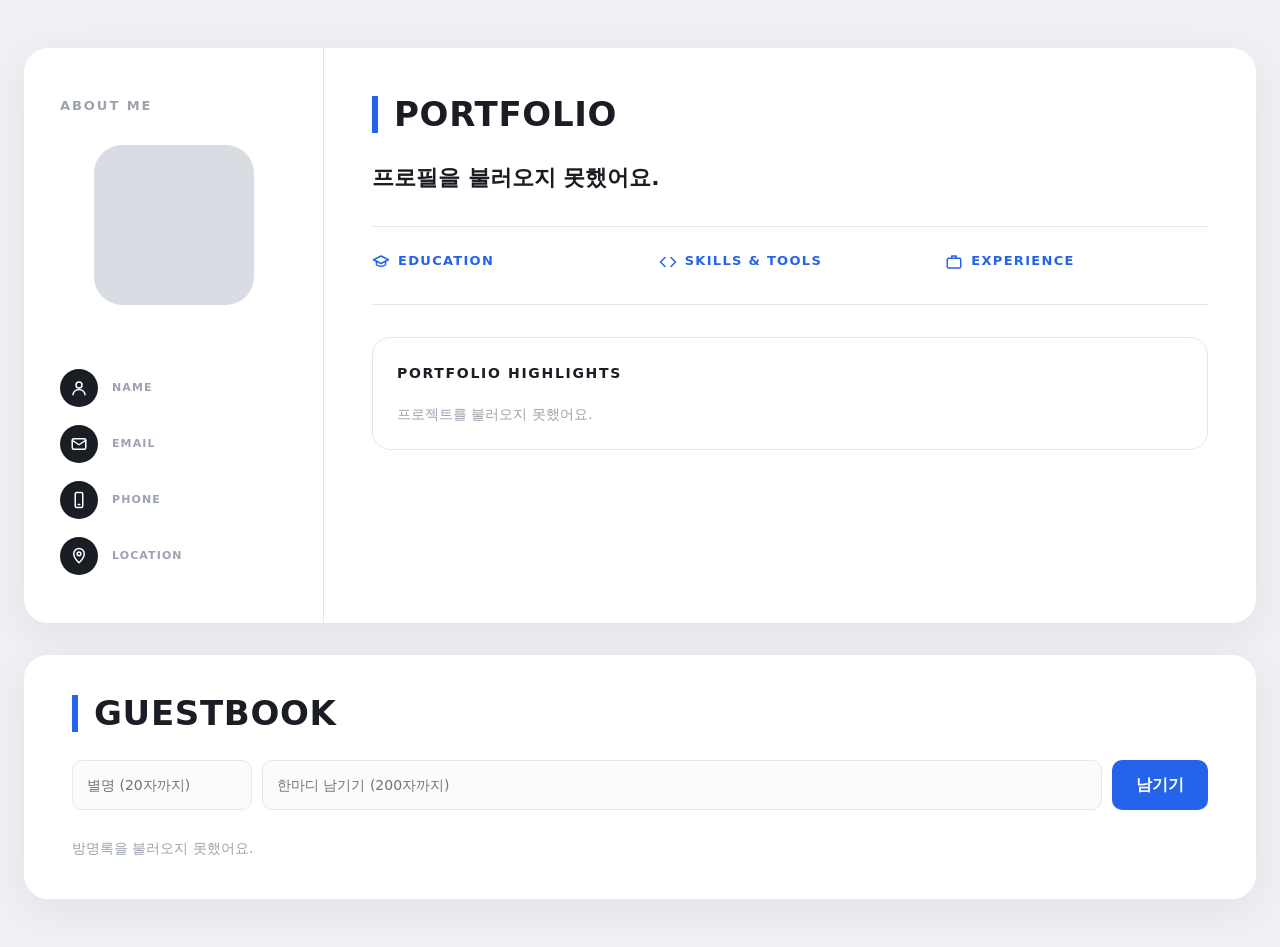
==== index.html @ a78000b4 "방문자 화면 index.html, style.css, script.js 추가 Co-Authored-By: Claude Opus 5.5 <noreply@anthropic.com> C" ====
<!DOCTYPE html>
<html lang="ko">
<head>
  <meta charset="UTF-8">
  <meta name="viewport" content="width=device-width, initial-scale=1">
  <title>Portfolio</title>
  <link rel="stylesheet" href="style.css">
</head>
<body>
  <main class="page">

    <!-- 흰 큰 카드 -->
    <div class="sheet">

      <!-- 왼쪽: ABOUT ME -->
      <aside class="about">
        <h2 class="label">ABOUT ME</h2>
        <div class="photo" id="photo"></div>
        <h1 class="name" id="name"></h1>
        <p class="job-title" id="job-title"></p>
        <p class="badge" id="career-badge"></p>

        <ul class="contacts">
          <li>
            <span class="icon-circle">
              <svg viewBox="0 0 24 24"><circle cx="12" cy="8" r="4"/><path d="M4 21c0-4 4-7 8-7s8 3 8 7"/></svg>
            </span>
            <div><small>NAME</small><span id="contact-name"></span></div>
          </li>
          <li>
            <span class="icon-circle">
              <svg viewBox="0 0 24 24"><rect x="3" y="5" width="18" height="14" rx="2"/><path d="M3 7l9 6 9-6"/></svg>
            </span>
            <div><small>EMAIL</small><span id="contact-email"></span></div>
          </li>
          <li>
            <span class="icon-circle">
              <svg viewBox="0 0 24 24"><rect x="7" y="2" width="10" height="20" rx="2"/><path d="M11 18h2"/></svg>
            </span>
            <div><small>PHONE</small><span id="contact-phone"></span></div>
          </li>
          <li>
            <span class="icon-circle">
              <svg viewBox="0 0 24 24"><path d="M12 21s-7-6.5-7-12a7 7 0 0 1 14 0c0 5.5-7 12-7 12z"/><circle cx="12" cy="9" r="2.5"/></svg>
            </span>
            <div><small>LOCATION</small><span id="contact-location"></span></div>
          </li>
        </ul>
      </aside>

      <!-- 오른쪽: PORTFOLIO -->
      <section class="content">
        <h2 class="section-title">PORTFOLIO</h2>
        <p class="headline" id="headline"></p>
        <p class="intro" id="intro"></p>

        <div class="info-row">
          <div class="info">
            <h3>
              <svg viewBox="0 0 24 24"><path d="M2 9l10-5 10 5-10 5z"/><path d="M6 11v5c3 2 9 2 12 0v-5"/></svg>
              EDUCATION
            </h3>
            <p id="education"></p>
          </div>
          <div class="info">
            <h3>
              <svg viewBox="0 0 24 24"><path d="M8 6l-6 6 6 6"/><path d="M16 6l6 6-6 6"/></svg>
              SKILLS &amp; TOOLS
            </h3>
            <p id="skills"></p>
          </div>
          <div class="info">
            <h3>
              <svg viewBox="0 0 24 24"><rect x="3" y="7" width="18" height="13" rx="2"/><path d="M9 7V4h6v3"/></svg>
              EXPERIENCE
            </h3>
            <p id="experience"></p>
          </div>
        </div>

        <div class="highlights">
          <h3 class="highlights-title">PORTFOLIO HIGHLIGHTS</h3>
          <div class="cards" id="cards">
            <p class="status">불러오는 중…</p>
          </div>
        </div>

        <blockquote class="quote" id="quote"></blockquote>
      </section>
    </div>

    <!-- 방명록 -->
    <section class="sheet guestbook">
      <h2 class="section-title">GUESTBOOK</h2>
      <div class="gb-form">
        <input type="text" id="gb-nickname" placeholder="별명 (20자까지)" maxlength="20">
        <input type="text" id="gb-message" placeholder="한마디 남기기 (200자까지)" maxlength="200">
        <button type="button" id="gb-submit">남기기</button>
      </div>
      <p class="gb-notice" id="gb-notice"></p>
      <ul class="gb-list" id="gb-list">
        <li class="status">불러오는 중…</li>
      </ul>
    </section>

  </main>
  <script src="script.js"></script>
</body>
</html>
---- style.css ----
/* ===== 색과 기본값 ===== */
:root {
  --bg: #eef0f3;          /* 연회색 바탕 */
  --sheet: #ffffff;       /* 흰 카드 */
  --blue: #2563eb;        /* 파란 강조색 */
  --blue-soft: #e8efff;
  --text: #1a1d23;
  --gray: #6b7280;
  --gray-light: #9ca3af;
  --line: #e5e7eb;
  --tag-bg: #f1f3f6;
}

* { box-sizing: border-box; }

body {
  margin: 0;
  background: var(--bg);
  color: var(--text);
  font-family: "Pretendard", "Apple SD Gothic Neo", "Malgun Gothic", "Noto Sans KR", system-ui, sans-serif;
  line-height: 1.6;
}

h1, h2, h3, p, ul, blockquote { margin: 0; }
ul { padding: 0; list-style: none; }

.page {
  max-width: 1280px;
  margin: 0 auto;
  padding: 48px 24px;
}

/* ===== 흰 큰 카드 ===== */
.sheet {
  background: var(--sheet);
  border-radius: 24px;
  box-shadow: 0 10px 40px rgba(17, 24, 39, 0.06);
  display: grid;
  grid-template-columns: 300px 1fr;
  overflow: hidden;
}

/* ===== 왼쪽 ABOUT ME ===== */
.about {
  padding: 48px 36px;
  border-right: 1px solid var(--line);
  display: flex;
  flex-direction: column;
  align-items: center;
  text-align: center;
}

.label {
  align-self: flex-start;
  font-size: 13px;
  letter-spacing: 0.15em;
  color: var(--gray-light);
  margin-bottom: 28px;
}

.photo {
  width: 160px;
  height: 160px;
  border-radius: 28px;
  background: #d9dde3;   /* 사진이 없을 때 회색 자리 */
  overflow: hidden;
  margin-bottom: 24px;
}
.photo img {
  width: 100%;
  height: 100%;
  object-fit: cover;
  display: block;
}

.name {
  font-size: 28px;
  font-weight: 800;
}

.job-title {
  color: var(--blue);
  font-weight: 700;
  margin-top: 4px;
}

.badge {
  margin-top: 16px;
  padding: 6px 16px;
  border: 1.5px solid var(--blue);
  border-radius: 999px;
  color: var(--blue);
  font-size: 13px;
  font-weight: 700;
}
.badge:empty { display: none; }

.contacts {
  margin-top: 36px;
  width: 100%;
  display: flex;
  flex-direction: column;
  gap: 18px;
  text-align: left;
}
.contacts li {
  display: flex;
  align-items: center;
  gap: 14px;
}
.contacts small {
  display: block;
  font-size: 11px;
  letter-spacing: 0.1em;
  color: var(--gray-light);
  font-weight: 700;
}
.contacts span:not(.icon-circle) {
  font-size: 14px;
  font-weight: 600;
  word-break: break-all;
}

.icon-circle {
  flex: none;
  width: 38px;
  height: 38px;
  border-radius: 50%;
  background: var(--text);
  display: flex;
  align-items: center;
  justify-content: center;
}

svg {
  width: 18px;
  height: 18px;
  fill: none;
  stroke: currentColor;
  stroke-width: 2;
  stroke-linecap: round;
  stroke-linejoin: round;
}
.icon-circle svg { stroke: #fff; }

/* ===== 오른쪽 PORTFOLIO ===== */
.content {
  padding: 48px 48px 40px;
  min-width: 0;
}

.section-title {
  font-size: 34px;
  font-weight: 800;
  letter-spacing: 0.02em;
  padding-left: 16px;
  border-left: 6px solid var(--blue);
  line-height: 1.1;
  margin-bottom: 28px;
}

.headline {
  font-size: 22px;
  font-weight: 700;
  line-height: 1.5;
}
.headline .hl-name {
  color: var(--blue);
  text-decoration: underline;
  text-decoration-color: var(--blue);
  text-decoration-thickness: 3px;
  text-underline-offset: 6px;
}

.intro {
  margin-top: 14px;
  color: var(--gray);
  white-space: pre-line;
}

.info-row {
  margin-top: 32px;
  display: grid;
  grid-template-columns: repeat(3, 1fr);
  gap: 24px;
  padding: 24px 0;
  border-top: 1px solid var(--line);
  border-bottom: 1px solid var(--line);
}
.info h3 {
  display: flex;
  align-items: center;
  gap: 8px;
  font-size: 13px;
  letter-spacing: 0.1em;
  color: var(--blue);
  margin-bottom: 8px;
}
.info p {
  font-size: 14px;
  white-space: pre-line;
}

/* ===== PORTFOLIO HIGHLIGHTS ===== */
.highlights {
  margin-top: 32px;
  border: 1px solid var(--line);
  border-radius: 18px;
  padding: 24px;
}
.highlights-title {
  font-size: 14px;
  letter-spacing: 0.12em;
  margin-bottom: 18px;
}

.cards {
  display: grid;
  grid-template-columns: repeat(4, 1fr);
  gap: 16px;
}

.card {
  display: flex;
  flex-direction: column;
  border: 1px solid var(--line);
  border-radius: 14px;
  overflow: hidden;
  background: #fff;
  transition: transform 0.15s, box-shadow 0.15s;
}
.card:hover {
  transform: translateY(-3px);
  box-shadow: 0 8px 20px rgba(17, 24, 39, 0.08);
}

.card-link {
  display: block;
  color: inherit;
  text-decoration: none;
  flex: 1;
}

/* 브라우저 창 모양 썸네일 */
.browser {
  background: #f3f4f6;
  border-bottom: 1px solid var(--line);
}
.browser-bar {
  display: flex;
  gap: 5px;
  padding: 8px 10px;
}
.browser-bar i {
  width: 8px;
  height: 8px;
  border-radius: 50%;
  background: #cfd4db;
}
.browser-bar i:nth-child(1) { background: #ff6b6b; }
.browser-bar i:nth-child(2) { background: #ffc94d; }
.browser-bar i:nth-child(3) { background: #4cd07d; }
.browser-view {
  aspect-ratio: 16 / 10;
  background: #d9dde3;
}
.browser-view img {
  width: 100%;
  height: 100%;
  object-fit: cover;
  display: block;
}

.card-body { padding: 14px 14px 6px; }
.card-meta {
  font-size: 12px;
  font-weight: 700;
  color: var(--blue);
}
.card-meta b { margin-right: 6px; }
.card-title {
  margin-top: 4px;
  font-size: 15px;
  font-weight: 800;
  line-height: 1.4;
}
.card-desc {
  margin-top: 6px;
  font-size: 13px;
  color: var(--gray);
  display: -webkit-box;
  -webkit-line-clamp: 2;   /* 설명은 두 줄까지 */
  -webkit-box-orient: vertical;
  overflow: hidden;
}

.card-foot {
  display: flex;
  align-items: center;
  justify-content: space-between;
  gap: 8px;
  padding: 8px 14px 14px;
}
.tags {
  display: flex;
  flex-wrap: wrap;
  gap: 4px;
}
.tags span {
  font-size: 11px;
  background: var(--tag-bg);
  color: var(--gray);
  padding: 3px 8px;
  border-radius: 6px;
}

.like {
  flex: none;
  display: flex;
  align-items: center;
  gap: 4px;
  border: 1px solid var(--line);
  background: #fff;
  border-radius: 999px;
  padding: 4px 10px;
  font: inherit;
  font-size: 13px;
  color: var(--gray);
  cursor: pointer;
}
.like svg { width: 15px; height: 15px; }
.like:hover { border-color: var(--blue); color: var(--blue); }
.like.liked {
  color: #e11d48;
  border-color: #fecdd3;
  background: #fff1f2;
  cursor: default;
}
.like.liked svg { fill: currentColor; }

.quote {
  margin-top: 32px;
  font-style: italic;
  color: var(--gray);
  text-align: center;
  font-size: 16px;
}
.quote:not(:empty)::before { content: "“"; }
.quote:not(:empty)::after { content: "”"; }

.status {
  color: var(--gray-light);
  font-size: 14px;
  grid-column: 1 / -1;
}

/* ===== 방명록 ===== */
.guestbook {
  display: block;
  margin-top: 32px;
  padding: 40px 48px;
}

.gb-form {
  display: grid;
  grid-template-columns: 180px 1fr auto;
  gap: 10px;
}
.gb-form input {
  font: inherit;
  font-size: 14px;
  padding: 12px 14px;
  border: 1px solid var(--line);
  border-radius: 10px;
  background: #fafbfc;
  min-width: 0;
}
.gb-form input:focus {
  outline: none;
  border-color: var(--blue);
  background: #fff;
}
.gb-form button {
  font: inherit;
  font-weight: 700;
  padding: 12px 24px;
  border: none;
  border-radius: 10px;
  background: var(--blue);
  color: #fff;
  cursor: pointer;
}
.gb-form button:disabled { opacity: 0.6; cursor: default; }

.gb-notice {
  min-height: 1.6em;
  margin-top: 6px;
  font-size: 13px;
  color: #e11d48;
}

.gb-list {
  display: flex;
  flex-direction: column;
  gap: 10px;
}
.gb-list li:not(.status) {
  border: 1px solid var(--line);
  border-radius: 12px;
  padding: 14px 18px;
}
.gb-head {
  display: flex;
  justify-content: space-between;
  gap: 10px;
  font-size: 13px;
}
.gb-head b { color: var(--blue); }
.gb-head time { color: var(--gray-light); }
.gb-text {
  margin-top: 4px;
  font-size: 14px;
  word-break: break-word;
}

/* ===== 화면 폭에 따라 ===== */
@media (max-width: 1100px) {
  .cards { grid-template-columns: repeat(2, 1fr); }
}

@media (max-width: 860px) {
  .page { padding: 24px 16px; }
  .sheet { grid-template-columns: 1fr; }
  .about {
    border-right: none;
    border-bottom: 1px solid var(--line);
    padding: 36px 24px;
  }
  .contacts { max-width: 360px; }
  .content { padding: 36px 24px; }
  .guestbook { padding: 32px 24px; }
}

@media (max-width: 600px) {
  .section-title { font-size: 28px; }
  .headline { font-size: 19px; }
  .info-row { grid-template-columns: 1fr; gap: 18px; }
  .highlights { padding: 16px; }
  .cards { grid-template-columns: 1fr; }
  .gb-form { grid-template-columns: 1fr; }
}
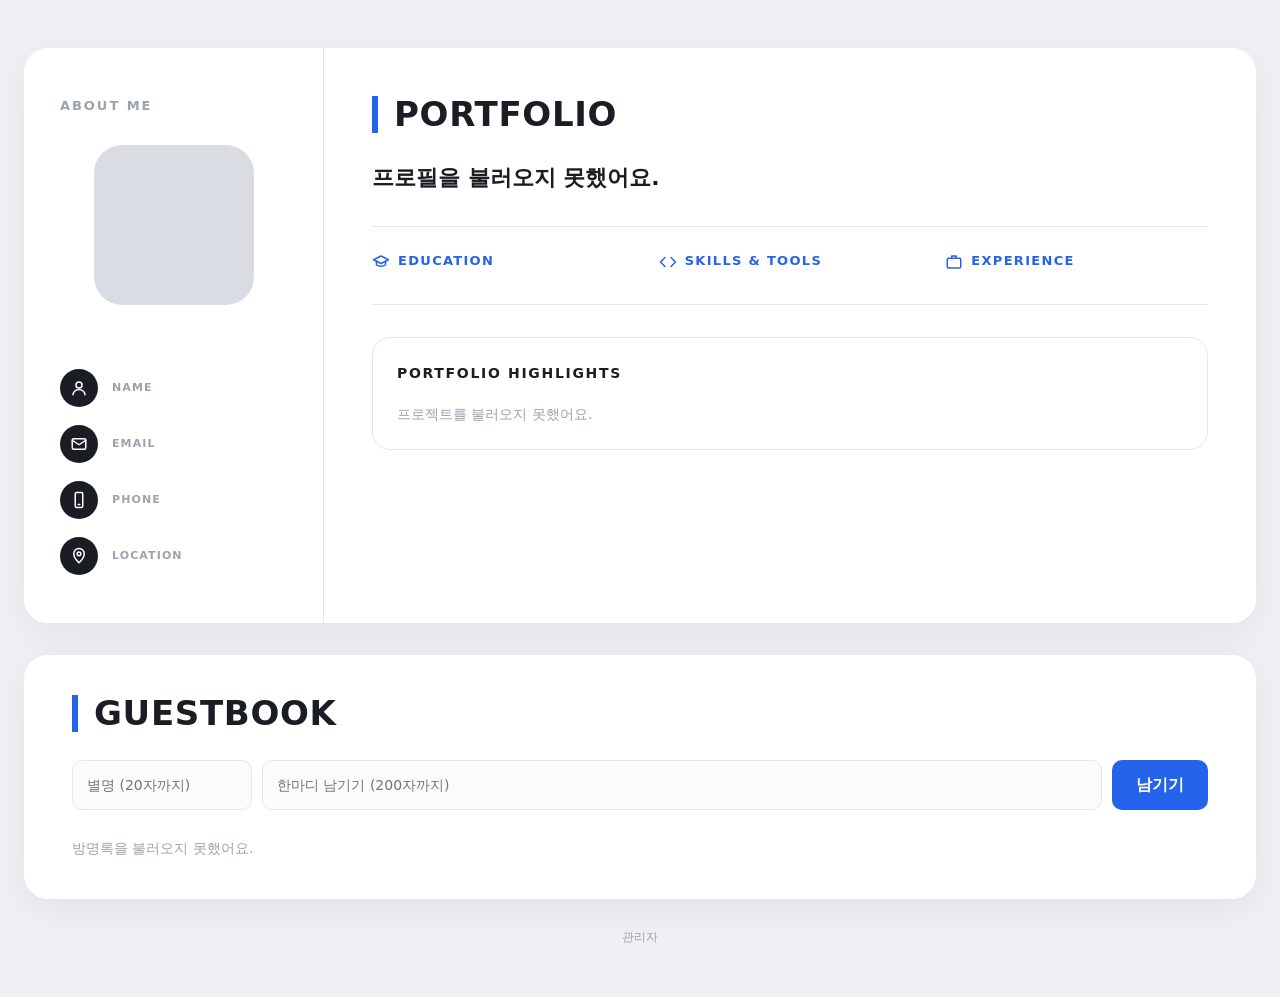
==== commit 803aa78c: "관리자 화면 admin.html, admin.js 추가, 방문자 화면에 관리자 링크 Co-Authored-By: Claude Opus 5.5 <noreply@anthropic.co" ====
--- a/index.html
+++ b/index.html
@@ -103,6 +103,10 @@
       </ul>
     </section>
 
+    <footer class="site-foot">
+      <a href="admin.html">관리자</a>
+    </footer>
+
   </main>
   <script src="script.js"></script>
 </body>
--- a/style.css
+++ b/style.css
@@ -423,6 +423,18 @@
   word-break: break-word;
 }
 
+/* ===== 맨 아래 관리자 링크 ===== */
+.site-foot {
+  margin-top: 24px;
+  text-align: center;
+}
+.site-foot a {
+  font-size: 12px;
+  color: var(--gray-light);
+  text-decoration: none;
+}
+.site-foot a:hover { color: var(--blue); }
+
 /* ===== 화면 폭에 따라 ===== */
 @media (max-width: 1100px) {
   .cards { grid-template-columns: repeat(2, 1fr); }
